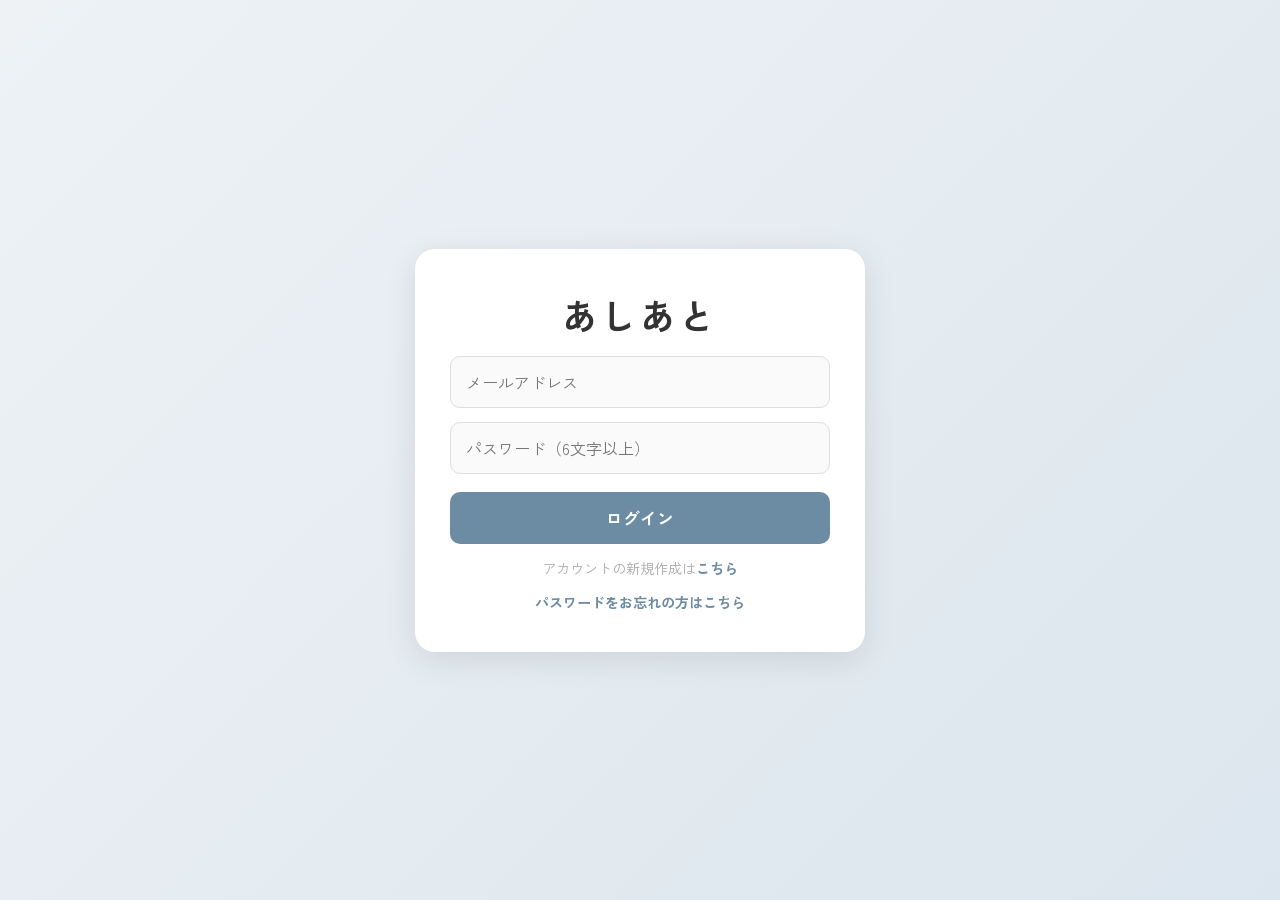
==== index.html @ 1fceb362 "version_2.2.1.1" ====
<!DOCTYPE html>
<html lang="ja">
<head>
    <meta charset="UTF-8">
    <meta name="viewport" content="width=device-width, initial-scale=1.0, maximum-scale=1.0, user-scalable=no">
    <title>あしあと - 地図を塗りつぶしていく旅行記録アプリ</title>
    <meta name="description" content="訪れた都道府県を地図に塗りつぶして旅行を記録するPWAアプリ。写真・日付・メモを残して、あなただけの旅の足跡を。">
    
    <link href="https://fonts.googleapis.com/css2?family=Zen+Kaku+Gothic+New:wght@400;500;700&display=swap" rel="stylesheet">
    <link rel="stylesheet" href="https://unpkg.com/leaflet@1.9.4/dist/leaflet.css" />
    <link rel="stylesheet" href="style.css">
    <link rel="manifest" href="manifest.json">
    <link rel="icon" href="icon-192.png" type="image/png">
    <link rel="apple-touch-icon" href="icon-192.png">
    <meta name="apple-mobile-web-app-capable" content="yes">
    <meta name="apple-mobile-web-app-status-bar-style" content="default">
    <meta name="apple-mobile-web-app-title" content="あしあと">
    <meta name="theme-color" content="#f5f5f7">

    <meta property="og:title" content="あしあと - 地図を塗りつぶしていく旅行記録アプリ">
    <meta property="og:description" content="訪れた都道府県を地図に塗りつぶして旅行を記録。写真・日付・メモを残して、あなただけの旅の足跡を。">
    <meta property="og:image" content="https://ashiato.tomoi-app.com/icon-512.png">
    <meta property="og:url" content="https://ashiato.tomoi-app.com">
    <meta property="og:type" content="website">
    <meta property="og:site_name" content="あしあと">
    <meta name="twitter:card" content="summary">
    <meta name="twitter:title" content="あしあと - 地図を塗りつぶしていく旅行記録アプリ">
    <meta name="twitter:description" content="訪れた都道府県を地図に塗りつぶして旅行を記録。写真・日付・メモを残して、あなただけの旅の足跡を。">
    <meta name="twitter:image" content="https://ashiato.tomoi-app.com/icon-512.png">

    <!-- Google Analytics -->
    <script async src="https://www.googletagmanager.com/gtag/js?id=G-JX9VPB7S9N"></script>
    <script>
        window.dataLayer = window.dataLayer || [];
        function gtag(){dataLayer.push(arguments);}
        gtag('js', new Date());
        gtag('config', 'G-JX9VPB7S9N');
    </script>

    <script src="https://unpkg.com/leaflet@1.9.4/dist/leaflet.js"></script>
    <script src="https://cdn.jsdelivr.net/npm/@supabase/supabase-js@2"></script>
</head>
<body>

    <div id="auth-screen" class="auth-screen">
        <div class="auth-card">
            <h1 class="auth-title">あしあと</h1>
            <div id="auth-error" class="auth-error hidden"></div>
            <div id="auth-success" class="auth-success hidden"></div>

            <input type="email" id="auth-email" class="auth-input" placeholder="メールアドレス" autocomplete="email">
            <input type="password" id="auth-password" class="auth-input" placeholder="パスワード（6文字以上）" autocomplete="current-password">

            <button id="auth-submit-btn" class="auth-btn" onclick="handleAuth()">ログイン</button>

            <p class="auth-signup-link">アカウントの新規作成は<a href="#" onclick="switchToSignup(); return false;">こちら</a></p>
            <p class="auth-signup-link" id="forgot-pw-link"><a href="#" onclick="switchToReset(); return false;">パスワードをお忘れの方はこちら</a></p>

            <div id="privacy-agree-wrap" style="display:none; align-items:flex-start; gap:10px; padding:4px 0;">
                <input type="checkbox" id="privacy-agree-check"
                    onchange="document.getElementById('auth-submit-btn').disabled = !this.checked;"
                    style="margin-top:3px; width:18px; height:18px; accent-color:#6c8ca3; flex-shrink:0; cursor:pointer;">
                <label for="privacy-agree-check" style="font-size:0.85rem; color:#888; line-height:1.6; cursor:pointer;">
                    <a href="#" onclick="showAuthPrivacyPopup(); return false;" style="color:#6c8ca3; font-weight:bold;">プライバシーポリシー</a>に同意する
                </label>
            </div>
        </div>
    </div>

    <div id="app-screen" class="hidden">
    <div class="main-layout">
        <div class="map-section">
            <div id="map-container"></div>
            <div id="pref-counter">0 / 47</div>

            <div id="admin-icon" style="
                position: absolute;
                top: 15px;
                left: 15px;
                z-index: 1000;
                width: 48px;
                height: 48px;
                border-radius: 50%;
                overflow: hidden;
                box-shadow: 0 2px 8px rgba(0,0,0,0.15);
                background: white;
                border: 2px solid white;
            ">
                <img src="icon-tomoi.png" alt="ともい" style="width:100%; height:100%; object-fit:cover; display:block;">
            </div>
            
            <button id="menu-btn" title="一覧">
                <svg viewBox="0 0 24 24" width="24" height="24" stroke="currentColor" stroke-width="2" fill="none" stroke-linecap="round" stroke-linejoin="round">
                    <line x1="3" y1="12" x2="21" y2="12"></line>
                    <line x1="3" y1="6" x2="21" y2="6"></line>
                    <line x1="3" y1="18" x2="21" y2="18"></line>
                </svg>
            </button>

            <button id="settings-btn" class="settings-btn" title="設定">
                <svg viewBox="0 0 24 24" width="24" height="24" fill="#555"><path d="M19.14,12.94c0.04-0.3,0.06-0.61,0.06-0.94c0-0.32-0.02-0.64-0.06-0.94l2.03-1.58c0.18-0.14,0.23-0.41,0.12-0.61l-1.92-3.32c-0.12-0.22-0.37-0.29-0.59-0.22l-2.39,0.96c-0.5-0.38-1.03-0.7-1.62-0.94L14.4,2.81c-0.04-0.24-0.24-0.41-0.48-0.41h-3.84c-0.24,0-0.43,0.17-0.47,0.41L9.25,5.35C8.66,5.59,8.12,5.92,7.63,6.29L5.24,5.33c-0.22-0.08-0.47,0-0.59,0.22L2.73,8.87C2.62,9.08,2.66,9.34,2.86,9.48l2.03,1.58C4.84,11.36,4.8,11.69,4.8,12s0.02,0.64,0.06,0.94l-2.03,1.58c-0.18,0.14-0.23,0.41-0.12,0.61l1.92,3.32c0.12,0.22,0.37,0.29,0.59,0.22l2.39-0.96c0.5,0.38,1.03,0.7,1.62,0.94l0.36,2.54c0.05,0.24,0.24,0.41,0.48,0.41h3.84c0.24,0,0.43-0.17,0.47-0.41l0.36-2.54c0.59-0.24,1.13-0.56,1.62-0.94l2.39,0.96c0.22,0.08,0.47,0,0.59-0.22l1.92-3.32c0.12-0.22,0.07-0.49-0.12-0.61L19.14,12.94z M12,15.6c-1.98,0-3.6-1.62-3.6-3.6s1.62-3.6,3.6-3.6s3.6,1.62,3.6,3.6S13.98,15.6,12,15.6z"/></svg>
            </button>

            <div id="ad-container" style="position: absolute; bottom: 30px; left: 10px; z-index: 1000; display: flex; gap: 10px; align-items: center;">
                
                <div>
                    <a href="https://px.a8.net/svt/ejp?a8mat=4AZA43+8645MA+14CS+6C9LD" rel="nofollow">
                    <img border="0" width="120" height="60" alt="" src="https://www22.a8.net/svt/bgt?aid=260306931494&wid=001&eno=01&mid=s00000005230001065000&mc=1"></a>
                    <img border="0" width="1" height="1" src="https://www15.a8.net/0.gif?a8mat=4AZA43+8645MA+14CS+6C9LD" alt="">
                </div>

                <div>
                    <a href="https://rpx.a8.net/svt/ejp?a8mat=4AZA43+9PHGVM+2HOM+6GZCH&rakuten=y&a8ejpredirect=http%3A%2F%2Fhb.afl.rakuten.co.jp%2Fhgc%2F0eb4779e.5d30c5ba.0eb4779f.b871e4e3%2Fa26030686430_4AZA43_9PHGVM_2HOM_6GZCH%3Fpc%3Dhttp%253A%252F%252Ftravel.rakuten.co.jp%252F%26m%3Dhttp%253A%252F%252Ftravel.rakuten.co.jp%252F" rel="nofollow">
                    <img src="http://hbb.afl.rakuten.co.jp/hsb/0ea7f99e.b4483c23.0ea7f99d.1ac92fca/153145/" border="0"></a>
                    <img border="0" width="1" height="1" src="https://www15.a8.net/0.gif?a8mat=4AZA43+9PHGVM+2HOM+6GZCH" alt="">
                </div>

            </div>
            </div>

        <div id="right-panel" class="list-section">
        </div>

        <div id="settings-panel" class="list-section">
        </div>
    </div>
    </div>

    <div id="slider-modal" class="modal hidden">
        <button id="btn-close-slider" class="modal-close-btn">✕</button>
        <div class="modal-content">
            <img id="slide-image" src="">
            <div class="slide-controls">
                <button id="btn-prev">←</button>
                <span id="slide-counter"></span>
                <button id="btn-next">→</button>
            </div>
        </div>
    </div>

    <div id="loading-overlay" class="hidden">
        <div class="spinner"></div>
        <div class="loading-text" id="loading-text">地図を読み込み中...</div>
    </div>

    <script src="app.js"></script>
</body>
</html>
---- style.css ----
body, html {
    margin: 0;
    padding: 0;
    width: 100%;
    height: 100%;
    overflow: hidden;
    position: fixed;
    font-family: 'Zen Kaku Gothic New', sans-serif;
    background-color: #eef2f5;
    color: #333333;
}

*:focus {
    outline: none !important;
}

.leaflet-interactive {
    outline: none !important;
    -webkit-tap-highlight-color: transparent;
}

/* 海の背景色を白にする */
.leaflet-container {
    background: #ffffff !important;
}

.main-layout {
    display: flex;
    height: 100vh;
    width: 100vw;
    overflow: hidden;
}

.map-section {
    flex: 1;
    position: relative;
    height: 100%;
}

#map-container {
    position: absolute;
    top: 0; left: 0; right: 0; bottom: 0;
}

/* 右下の一覧ボタン */
#menu-btn {
    position: fixed;
    bottom: 85px;
    right: 25px;
    z-index: 3000;
    background: white;
    border: none;
    border-radius: 50%;
    width: 50px;
    height: 50px;
    font-size: 20px;
    box-shadow: 0 4px 12px rgba(0,0,0,0.15);
    cursor: pointer;
    display: flex;
    align-items: center;
    justify-content: center;
    color: #555;
    transition: transform 0.3s ease, background 0.2s;
    padding: 0;
}

#menu-btn.warning::after {
    content: '';
    position: absolute;
    top: 4px;
    right: 4px;
    width: 12px;
    height: 12px;
    background-color: #ffca28;
    border-radius: 50%;
    border: 2px solid white;
}

#menu-btn:hover { 
    background: #f8f9fa; 
    transform: scale(1.05);
}

#menu-btn.hidden-ui, .settings-btn.hidden-ui { display: none !important; }

/* 右上のカウント表示 */
#pref-counter {
    position: absolute;
    top: 15px;
    right: 15px;
    z-index: 1000;
    background: white;
    border-radius: 10px;
    padding: 12px 24px;
    font-size: 20px;
    font-weight: 700;
    box-shadow: 0 2px 8px rgba(0,0,0,0.1);
    color: #444;
    transition: opacity 0.2s;
}

#pref-counter.hidden-ui { display: none; }

/* サイドパネルの基本設定 */
.list-section {
    width: 380px;
    height: 100%;
    padding: 0;
    box-sizing: border-box;
    transition: transform 0.3s cubic-bezier(0.4, 0, 0.2, 1);
    z-index: 500;
    transform: translateX(100%);
    position: absolute;
    right: 0;
    top: 0;
    display: flex;
    flex-direction: column;
    background-color: #ffffff;
    overflow: hidden;
}

.list-section.open { 
    transform: translateX(0); 
    box-shadow: -2px 0 15px rgba(0,0,0,0.1);
}

.panel-header {
    flex-shrink: 0;
    padding: 20px 25px 15px;
    position: relative;
    background: inherit;
    border-bottom: 1px solid #f0f0f0;
    z-index: 10;
}

.panel-header-title-row {
    display: flex;
    justify-content: space-between;
    align-items: center;
    min-height: 40px;
    position: relative;
}

.panel-content {
    flex: 1;
    overflow-y: auto;
    overflow-x: hidden;
    padding: 15px 25px 120px;
}

.panel-close-btn {
    background: none;
    border: none;
    font-size: 28px;
    color: #aaa;
    cursor: pointer;
    padding: 0;
    line-height: 1;
    transition: color 0.2s;
}

.panel-close-btn:hover { color: #888; }

.status-dot {
    width: 10px;
    height: 10px;
    background-color: #ffca28;
    border-radius: 50%;
    display: inline-block;
    margin-left: 10px;
}

/* 警告バナー */
.warning-banner {
    background-color: #fff9c4;
    color: #f57f17;
    padding: 10px;
    border-radius: 8px;
    text-align: center;
    font-size: 14px;
    margin-bottom: 15px;
    font-weight: 700;
}

/* モーダルスライダー */
.modal {
    position: fixed;
    top: 0; left: 0; width: 100%; height: 100%;
    background: rgba(0,0,0,0.9);
    display: flex;
    justify-content: center;
    align-items: center;
    z-index: 2000;
}

.modal.hidden { display: none; }

.modal-close-btn {
    position: absolute;
    top: 20px;
    right: 20px;
    background: rgba(255,255,255,0.1);
    color: white;
    border: none;
    width: 44px;
    height: 44px;
    border-radius: 50%;
    font-size: 20px;
    display: flex;
    align-items: center;
    justify-content: center;
    cursor: pointer;
    z-index: 2100;
}

#slide-image {
    max-width: 95%;
    max-height: calc(100vh - 160px);
    object-fit: contain;
    border-radius: 8px;
    display: block;
    margin: 0 auto;
}

.modal-content {
    display: flex;
    flex-direction: column;
    align-items: center;
    justify-content: center;
    width: 100%;
    height: 100%;
}

.slide-controls {
    position: fixed;
    bottom: 30px;
    left: 50%;
    transform: translateX(-50%);
    width: 85%;
    max-width: 400px;
    display: flex;
    justify-content: space-between;
    align-items: center;
    color: white;
}

.slide-controls button {
    background: rgba(255,255,255,0.2);
    border: none;
    color: white;
    padding: 12px 30px;
    border-radius: 30px;
    cursor: pointer;
}

/* 一覧パネルのボタン */
.pref-btn {
    width: 100%;
    text-align: left;
    padding: 16px;
    margin-bottom: 12px;
    background: white;
    border: none;
    font-size: 1.1rem;
    border-radius: 8px;
    box-shadow: 0 2px 8px rgba(0,0,0,0.04);
    display: flex;
    align-items: center;
    justify-content: space-between;
    cursor: pointer;
}

/* 写真グリッド */
.photo-grid {
    display: grid;
    grid-template-columns: 1fr 1fr;
    gap: 12px;
    width: 100%;
}

.photo-grid-item {
    position: relative;
    border-radius: 8px;
    overflow: hidden;
}

.photo-grid-item img {
    width: 100%;
    height: 140px;
    object-fit: cover;
    display: block;
}

.photo-delete-btn {
    position: absolute;
    top: 6px;
    right: 6px;
    width: 28px;
    height: 28px;
    border-radius: 50%;
    background: rgba(0,0,0,0.5);
    color: white;
    border: none;
    cursor: pointer;
}

/* 設定ボタン（歯車） */
.settings-btn {
    position: fixed;
    bottom: 25px;
    right: 25px;
    width: 50px;
    height: 50px;
    background: white;
    border: none;
    border-radius: 50%;
    box-shadow: 0 4px 12px rgba(0,0,0,0.15);
    display: flex;
    justify-content: center;
    align-items: center;
    cursor: pointer;
    z-index: 3000;
}

/* パネル右下の写真追加ボタン */
.add-photo-fab {
    position: absolute;
    bottom: 25px;
    right: 25px;
    width: 56px;
    height: 56px;
    color: white;
    border-radius: 50%;
    box-shadow: 0 4px 12px rgba(0,0,0,0.25);
    display: flex;
    justify-content: center;
    align-items: center;
    cursor: pointer;
    z-index: 1000;
}

/* ローディング画面 */
#loading-overlay {
    position: fixed;
    top: 0; left: 0; width: 100%; height: 100%;
    background: rgba(255, 255, 255, 0.85);
    display: flex;
    flex-direction: column;
    justify-content: center;
    align-items: center;
    z-index: 9999;
    backdrop-filter: blur(3px);
}

#loading-overlay.hidden { display: none; }

.spinner {
    width: 60px;
    height: 60px;
    border: 6px solid #eef2f5;
    border-top: 6px solid #6c8ca3;
    border-radius: 50%;
    animation: spin 1s linear infinite;
    margin-bottom: 20px;
}

@keyframes spin {
    0% { transform: rotate(0deg); }
    100% { transform: rotate(360deg); }
}

.loading-text {
    color: #444;
    font-weight: 700;
    font-size: 1.2rem;
}

@media (max-width: 768px) {
    .list-section { width: 100%; }
}
/* =============================================
   ログイン / サインアップ 画面
   ============================================= */
.auth-screen {
    position: fixed;
    top: 0; left: 0; width: 100%; height: 100%;
    background: linear-gradient(135deg, #eef2f5 0%, #dce6ee 100%);
    display: flex;
    justify-content: center;
    align-items: center;
    z-index: 9999;
    font-family: 'Zen Kaku Gothic New', sans-serif;
}

.auth-screen.hidden { display: none; }

.auth-card {
    background: white;
    border-radius: 20px;
    padding: 40px 35px;
    width: 90%;
    max-width: 380px;
    box-shadow: 0 8px 32px rgba(0,0,0,0.10);
    display: flex;
    flex-direction: column;
    gap: 14px;
}

.auth-title {
    margin: 0 0 2px 0;
    font-size: 2.2rem;
    color: #333;
    text-align: center;
    letter-spacing: 4px;
}

.auth-signup-link {
    text-align: center;
    font-size: 0.88rem;
    color: #aaa;
    margin: 0;
}

.auth-signup-link a {
    color: #6c8ca3;
    text-decoration: none;
    font-weight: bold;
}

.auth-signup-link a:hover {
    text-decoration: underline;
}

.auth-input {
    padding: 13px 15px;
    border: 1px solid #ddd;
    border-radius: 10px;
    font-size: 1rem;
    font-family: inherit;
    background: #fafafa;
    color: #333;
    transition: border 0.2s;
    width: 100%;
    box-sizing: border-box;
}

.auth-input:focus {
    border-color: #6c8ca3;
    background: white;
}

.auth-btn {
    padding: 14px;
    background: #6c8ca3;
    color: white;
    border: none;
    border-radius: 10px;
    font-size: 1.05rem;
    font-weight: bold;
    font-family: inherit;
    cursor: pointer;
    transition: background 0.2s, opacity 0.2s;
    margin-top: 4px;
}

.auth-btn:hover { background: #5a7a91; }
.auth-btn:disabled { opacity: 0.6; cursor: not-allowed; }

.auth-error {
    background: #fff0f0;
    color: #d32f2f;
    border-radius: 8px;
    padding: 10px 14px;
    font-size: 0.9rem;
    text-align: center;
}

.auth-success {
    background: #f0fff4;
    color: #2e7d32;
    border-radius: 8px;
    padding: 10px 14px;
    font-size: 0.9rem;
    text-align: center;
}

.auth-error.hidden, .auth-success.hidden { display: none; }

#app-screen.hidden { display: none; }
#app-screen { width: 100%; height: 100%; }
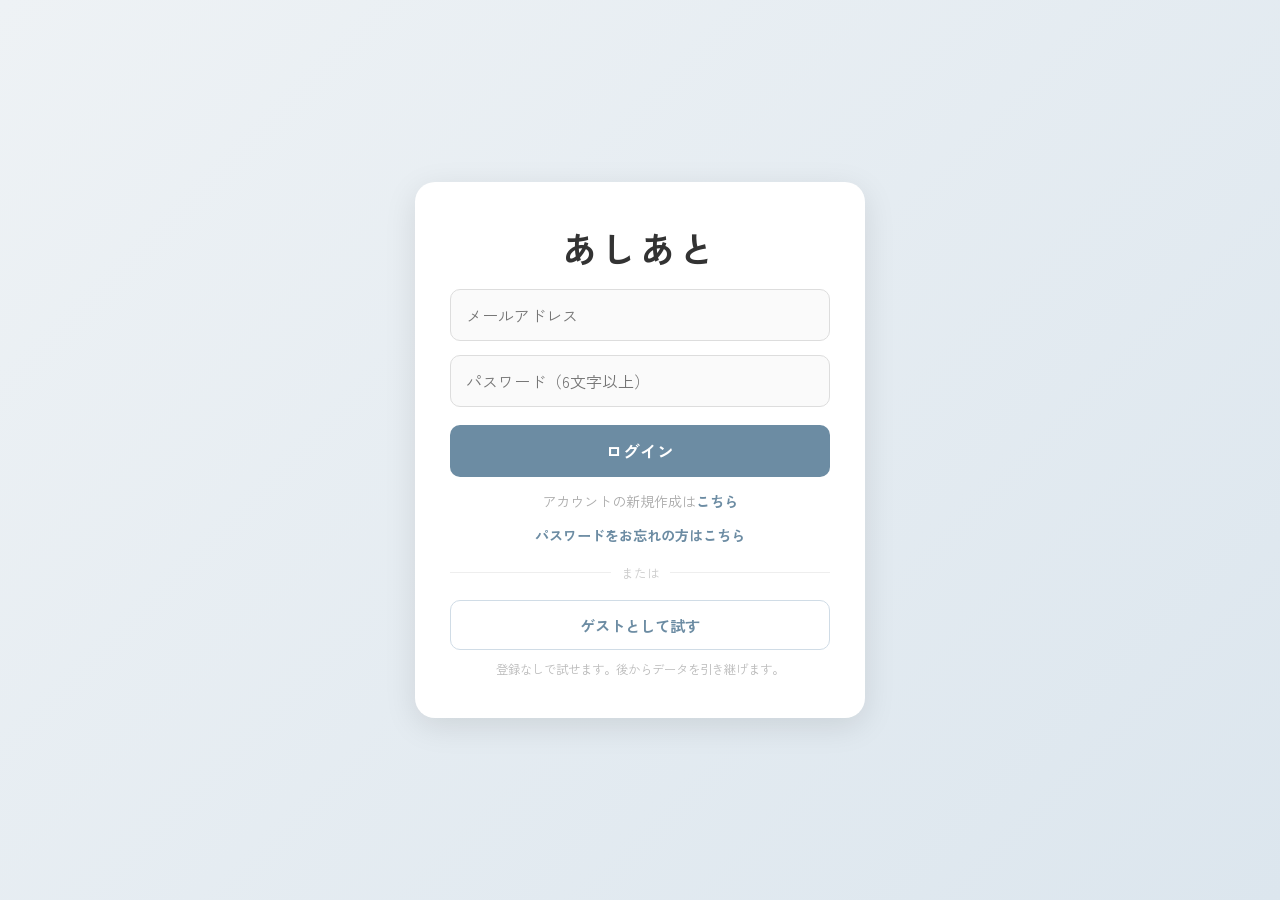
==== commit 0a5c19df: "version_2.2.1.7" ====
--- a/index.html
+++ b/index.html
@@ -16,6 +16,7 @@
     <meta name="apple-mobile-web-app-status-bar-style" content="default">
     <meta name="apple-mobile-web-app-title" content="あしあと">
     <meta name="theme-color" content="#f5f5f7">
+    <link rel="sitemap" type="application/xml" href="/sitemap.xml">
 
     <meta property="og:title" content="あしあと - 地図を塗りつぶしていく旅行記録アプリ">
     <meta property="og:description" content="訪れた都道府県を地図に塗りつぶして旅行を記録。写真・日付・メモを残して、あなただけの旅の足跡を。">
@@ -56,12 +57,36 @@
             <p class="auth-signup-link">アカウントの新規作成は<a href="#" onclick="switchToSignup(); return false;">こちら</a></p>
             <p class="auth-signup-link" id="forgot-pw-link"><a href="#" onclick="switchToReset(); return false;">パスワードをお忘れの方はこちら</a></p>
 
+            <div style="display:flex; align-items:center; gap:10px; margin: 4px 0;">
+                <div style="flex:1; height:1px; background:#eee;"></div>
+                <span style="font-size:0.8rem; color:#ccc;">または</span>
+                <div style="flex:1; height:1px; background:#eee;"></div>
+            </div>
+
+            <button onclick="startGuestMode()" style="
+                padding: 13px;
+                background: white;
+                color: #6c8ca3;
+                border: 1.5px solid #d0dce6;
+                border-radius: 10px;
+                font-size: 0.95rem;
+                font-weight: bold;
+                font-family: inherit;
+                cursor: pointer;
+                transition: background 0.2s;
+            " onmouseover="this.style.background='#f4f8fb'" onmouseout="this.style.background='white'">
+                ゲストとして試す
+            </button>
+            <p style="text-align:center; font-size:0.78rem; color:#bbb; margin: -4px 0 0 0;">
+                登録なしで試せます。後からデータを引き継げます。
+            </p>
+
             <div id="privacy-agree-wrap" style="display:none; align-items:flex-start; gap:10px; padding:4px 0;">
                 <input type="checkbox" id="privacy-agree-check"
                     onchange="document.getElementById('auth-submit-btn').disabled = !this.checked;"
                     style="margin-top:3px; width:18px; height:18px; accent-color:#6c8ca3; flex-shrink:0; cursor:pointer;">
                 <label for="privacy-agree-check" style="font-size:0.85rem; color:#888; line-height:1.6; cursor:pointer;">
-                    <a href="#" onclick="showAuthPrivacyPopup(); return false;" style="color:#6c8ca3; font-weight:bold;">プライバシーポリシー</a>に同意する
+                    <a href="/privacy.html" target="_blank" style="color:#6c8ca3; font-weight:bold;">プライバシーポリシー</a>および<a href="/privacy.html#terms" target="_blank" style="color:#6c8ca3; font-weight:bold;">利用規約</a>に同意する
                 </label>
             </div>
         </div>
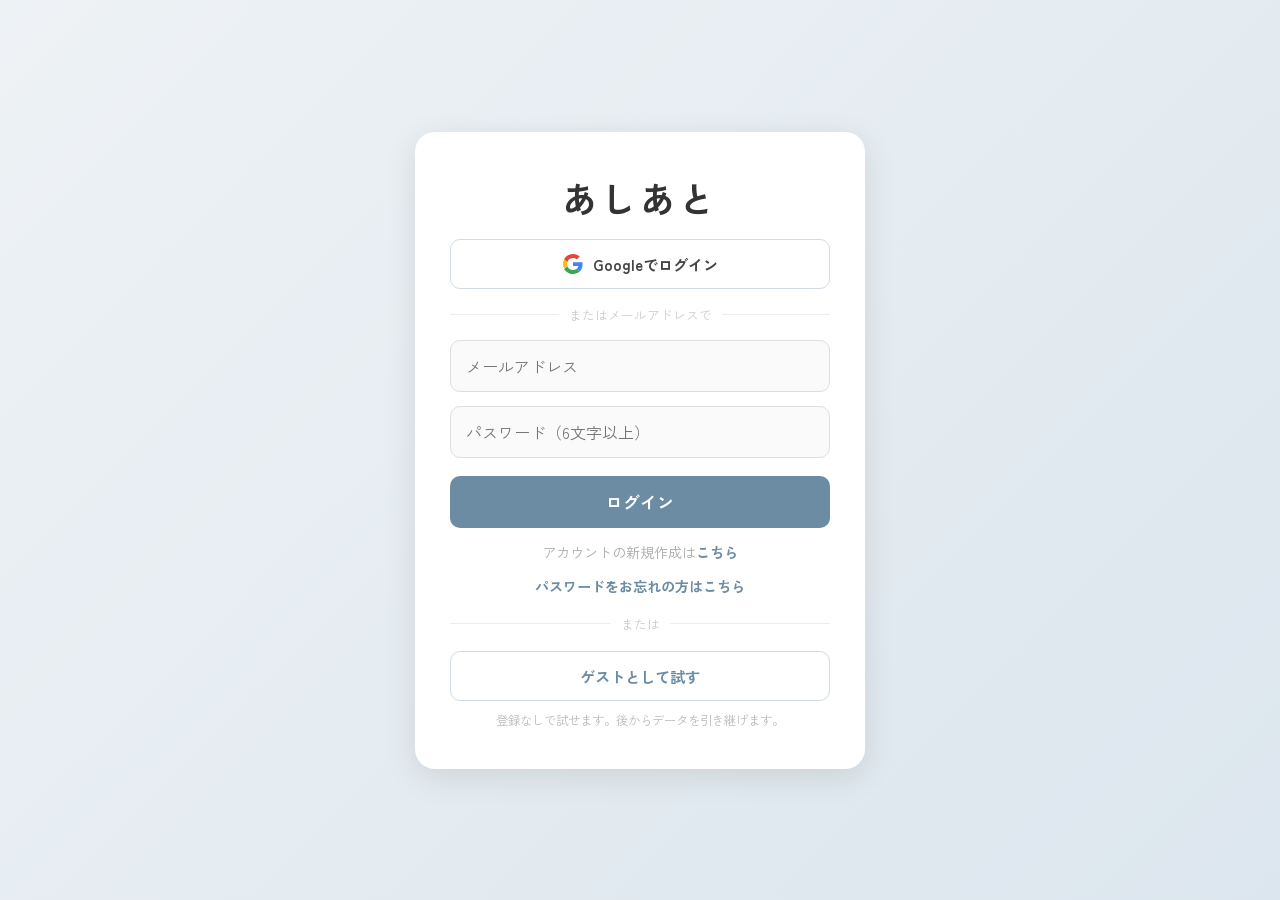
==== commit 068d279b: "version_2.3.0" ====
--- a/index.html
+++ b/index.html
@@ -9,6 +9,17 @@
     <link href="https://fonts.googleapis.com/css2?family=Zen+Kaku+Gothic+New:wght@400;500;700&display=swap" rel="stylesheet">
     <link rel="stylesheet" href="https://unpkg.com/leaflet@1.9.4/dist/leaflet.css" />
     <link rel="stylesheet" href="style.css">
+    <style>
+        /* iOS長押しによる写真プレビュー・コンテキストメニューを無効化 */
+        .photo-grid-item,
+        .photo-grid-item img,
+        #thumb-wrap,
+        #thumb-wrap img {
+            -webkit-touch-callout: none;
+            -webkit-user-select: none;
+            user-select: none;
+        }
+    </style>
     <link rel="manifest" href="manifest.json">
     <link rel="icon" href="icon-192.png" type="image/png">
     <link rel="apple-touch-icon" href="icon-192.png">
@@ -48,6 +59,24 @@
             <h1 class="auth-title">あしあと</h1>
             <div id="auth-error" class="auth-error hidden"></div>
             <div id="auth-success" class="auth-success hidden"></div>
+
+            <button onclick="handleGoogleLogin()" style="
+                display: flex; align-items: center; justify-content: center; gap: 10px;
+                width: 100%; padding: 13px;
+                background: white; color: #444;
+                border: 1.5px solid #d0dce6; border-radius: 10px;
+                font-size: 0.95rem; font-weight: bold; font-family: inherit;
+                cursor: pointer; transition: background 0.2s;
+            " onmouseover="this.style.background='#f4f8fb'" onmouseout="this.style.background='white'">
+                <svg width="20" height="20" viewBox="0 0 48 48"><path fill="#EA4335" d="M24 9.5c3.54 0 6.71 1.22 9.21 3.6l6.85-6.85C35.9 2.38 30.47 0 24 0 14.62 0 6.51 5.38 2.56 13.22l7.98 6.19C12.43 13.08 17.74 9.5 24 9.5z"/><path fill="#4285F4" d="M46.98 24.55c0-1.57-.15-3.09-.38-4.55H24v9.02h12.94c-.58 2.96-2.26 5.48-4.78 7.18l7.73 6c4.51-4.18 7.09-10.36 7.09-17.65z"/><path fill="#FBBC05" d="M10.53 28.59c-.48-1.45-.76-2.99-.76-4.59s.27-3.14.76-4.59l-7.98-6.19C.92 16.46 0 20.12 0 24c0 3.88.92 7.54 2.56 10.78l7.97-6.19z"/><path fill="#34A853" d="M24 48c6.48 0 11.93-2.13 15.89-5.81l-7.73-6c-2.18 1.48-4.97 2.31-8.16 2.31-6.26 0-11.57-3.59-13.46-8.91l-7.98 6.19C6.51 42.62 14.62 48 24 48z"/><path fill="none" d="M0 0h48v48H0z"/></svg>
+                Googleでログイン
+            </button>
+
+            <div style="display:flex; align-items:center; gap:10px; margin: 2px 0;">
+                <div style="flex:1; height:1px; background:#eee;"></div>
+                <span style="font-size:0.8rem; color:#ccc;">またはメールアドレスで</span>
+                <div style="flex:1; height:1px; background:#eee;"></div>
+            </div>
 
             <input type="email" id="auth-email" class="auth-input" placeholder="メールアドレス" autocomplete="email">
             <input type="password" id="auth-password" class="auth-input" placeholder="パスワード（6文字以上）" autocomplete="current-password">
